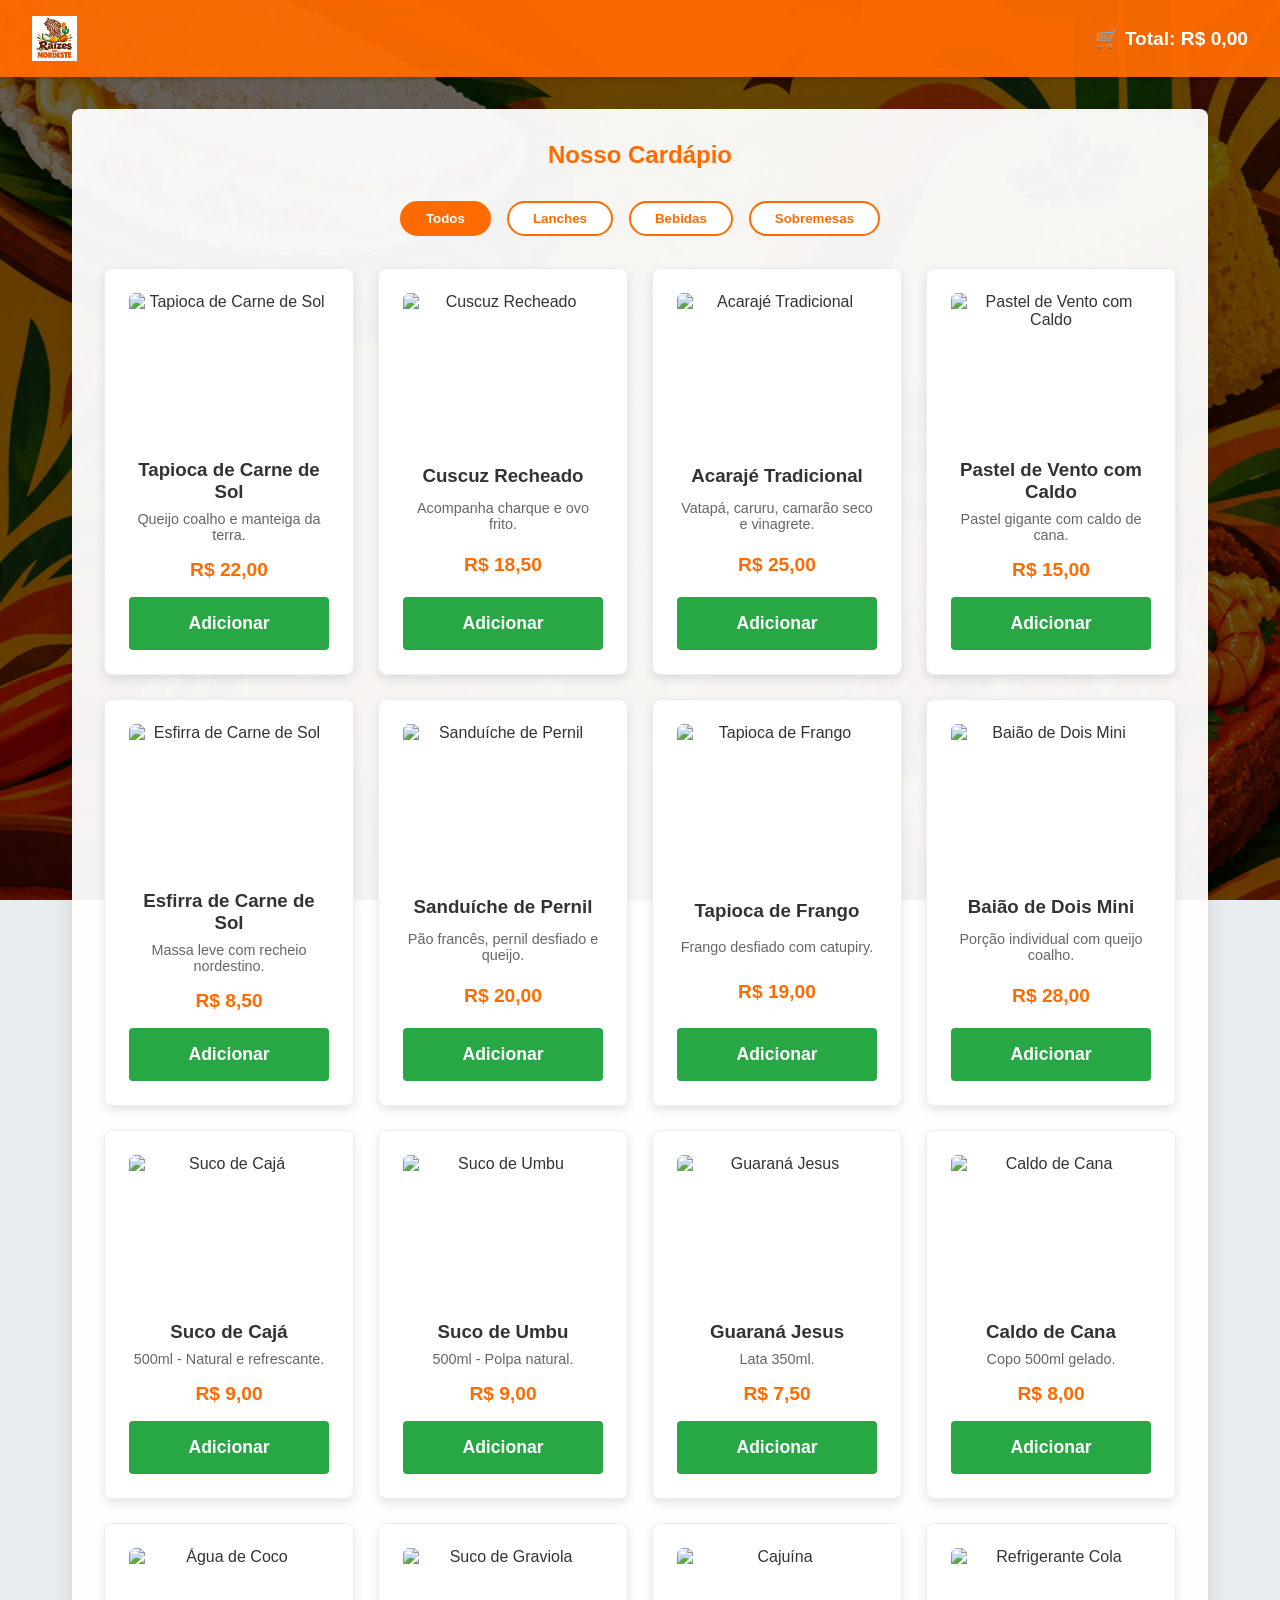
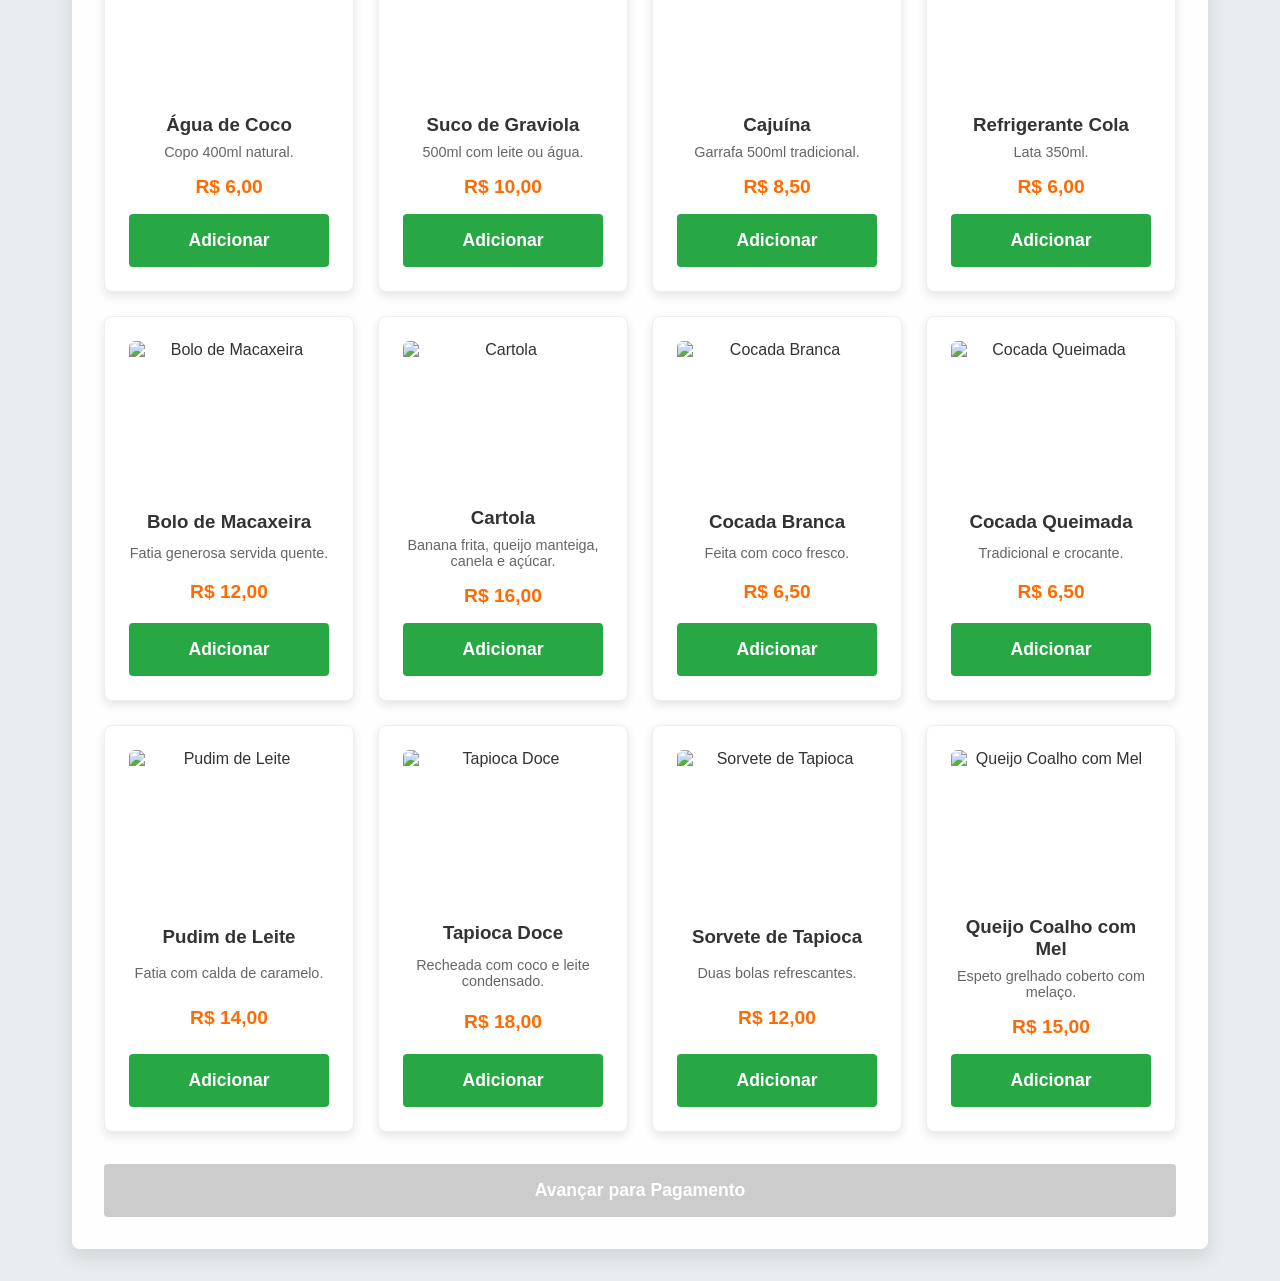
==== cardapio.html @ 661e0786 "Commit Inicial" ====
<!DOCTYPE html>
<html lang="pt-BR">
<head>
    <meta charset="UTF-8">
    <meta name="viewport" content="width=device-width, initial-scale=1.0">
    <title>Raízes do Nordeste - Cardápio</title>
    <link rel="stylesheet" href="css/style.css">
</head>
<body>
    <header class="cabecalho-principal">
        <img src="img/logo.png" alt="Raízes do Nordeste" class="logo-mini">
        <div class="carrinho-resumo">🛒 Total: <span id="valor-total">R$ 0,00</span></div>
    </header>

    <main class="container-cardapio">
        <div class="card-fundo-branco">
            <h2 class="titulo-secao">Nosso Cardápio</h2>
            
            <div class="abas-categorias">
                <button class="btn-aba ativo" onclick="filtrarCategoria('todos', this)">Todos</button>
                <button class="btn-aba" onclick="filtrarCategoria('lanches', this)">Lanches</button>
                <button class="btn-aba" onclick="filtrarCategoria('bebidas', this)">Bebidas</button>
                <button class="btn-aba" onclick="filtrarCategoria('sobremesas', this)">Sobremesas</button>
            </div>

            <div id="grade-produtos" class="grade-produtos"></div>
            
            <div class="acoes-pedido">
                <button id="btn-finalizar" class="btn-primario" onclick="window.location.href='pagamento.html'" disabled>Avançar para Pagamento</button>
            </div>
        </div>
    </main>

    <script src="js/main.js"></script>
</body>
</html>
---- css/style.css ----
* { margin: 0; padding: 0; box-sizing: border-box; font-family: 'Segoe UI', Tahoma, Geneva, Verdana, sans-serif; }

body { 
    background-color: #e9ecef; 
    background-image: linear-gradient(rgba(0, 0, 0, 0.6), rgba(0, 0, 0, 0.6)), url('../img/fundo.jpg');
    background-size: cover;
    background-position: center;
    background-attachment: fixed;
    color: #333; 
    display: flex; 
    flex-direction: column; 
    min-height: 100vh; 
}

.cabecalho-principal { 
    background-color: rgba(255, 107, 0, 0.95); 
    color: white; 
    padding: 1rem 2rem; 
    box-shadow: 0 2px 5px rgba(0,0,0,0.2); 
    display: flex; 
    justify-content: space-between; 
    align-items: center; 
}

.logo-mini { height: 45px; width: auto; object-fit: contain; }
.logo-gigante { width: 100%; max-width: 280px; height: auto; margin: 0 auto 1.5rem auto; display: block; object-fit: contain; }
.carrinho-resumo { font-weight: bold; font-size: 1.2rem; }

.hero-section { flex: 1; display: flex; justify-content: center; align-items: center; padding: 1rem; }
.card-central { background-color: white; padding: 2.5rem; border-radius: 8px; box-shadow: 0 8px 20px rgba(0,0,0,0.1); width: 100%; max-width: 450px; text-align: center; }
.card-central h1, .card-central h2 { margin-bottom: 0.5rem; color: #ff6b00; }
.card-central p { margin-bottom: 1.5rem; color: #666; }

.input-padrao { width: 100%; padding: 0.8rem; margin-bottom: 1.5rem; border: 1px solid #ccc; border-radius: 4px; font-size: 1rem; }

.btn-primario { width: 100%; padding: 1rem; background-color: #28a745; color: white; border: none; border-radius: 4px; font-size: 1.1rem; font-weight: bold; cursor: pointer; transition: background-color 0.3s; }
.btn-primario:hover { background-color: #218838; }
.btn-primario:disabled { background-color: #ccc; cursor: not-allowed; }

.btn-secundario { width: 100%; padding: 1rem; background-color: #6c757d; color: white; border: none; border-radius: 4px; font-size: 1.1rem; font-weight: bold; cursor: pointer; transition: background-color 0.3s; }
.btn-secundario:hover { background-color: #5a6268; }

.container-cardapio { padding: 2rem; max-width: 1200px; margin: 0 auto; width: 100%; }
.card-fundo-branco { background-color: rgba(255, 255, 255, 0.95); padding: 2rem; border-radius: 8px; box-shadow: 0 8px 20px rgba(0,0,0,0.1); }
.titulo-secao { color: #ff6b00; margin-bottom: 2rem; text-align: center; }

.abas-categorias { display: flex; justify-content: center; gap: 1rem; margin-bottom: 2rem; flex-wrap: wrap; }
.btn-aba { padding: 0.5rem 1.5rem; border: 2px solid #ff6b00; background-color: white; color: #ff6b00; border-radius: 20px; font-weight: bold; cursor: pointer; transition: all 0.3s; }
.btn-aba:hover, .btn-aba.ativo { background-color: #ff6b00; color: white; }

.grade-produtos { display: grid; grid-template-columns: repeat(auto-fill, minmax(250px, 1fr)); gap: 1.5rem; margin-bottom: 2rem; }
.cartao-produto { background: white; padding: 1.5rem; border-radius: 8px; box-shadow: 0 4px 10px rgba(0,0,0,0.1); text-align: center; display: flex; flex-direction: column; justify-content: space-between; border: 1px solid #eee; }
.img-produto { width: 100%; height: 150px; object-fit: cover; border-radius: 6px; margin-bottom: 1rem; }
.cartao-produto h3 { color: #333; margin-bottom: 0.5rem; }
.cartao-produto p.descricao { color: #666; font-size: 0.9rem; margin-bottom: 1rem; }
.cartao-produto p.preco { font-weight: bold; color: #ff6b00; font-size: 1.2rem; margin-bottom: 1rem; }

.acoes-pedido { text-align: center; margin-top: 2rem; }
.cartao-checkout { text-align: left; max-width: 500px; }
.grupo-checkbox { display: flex; align-items: flex-start; gap: 0.5rem; margin-bottom: 1.5rem; font-size: 0.9rem; color: #555; }
.grupo-checkbox input { margin-top: 0.2rem; cursor: pointer; }
.mensagem-status { text-align: center; margin-top: 1rem; font-weight: bold; color: #ff6b00; }

.resumo-carrinho-checkout { background-color: #f8f9fa; padding: 1rem; border-radius: 8px; margin-bottom: 1.5rem; }
.lista-resumo-mini { list-style-type: none; max-height: 200px; overflow-y: auto; }
.item-resumo-mini { display: flex; align-items: center; gap: 1rem; margin-bottom: 0.8rem; padding-bottom: 0.8rem; border-bottom: 1px dashed #ccc; }
.img-mini { width: 50px; height: 50px; object-fit: cover; border-radius: 4px; }
.detalhes-mini { flex: 1; display: flex; justify-content: space-between; align-items: center; font-size: 0.9rem; color: #333; }
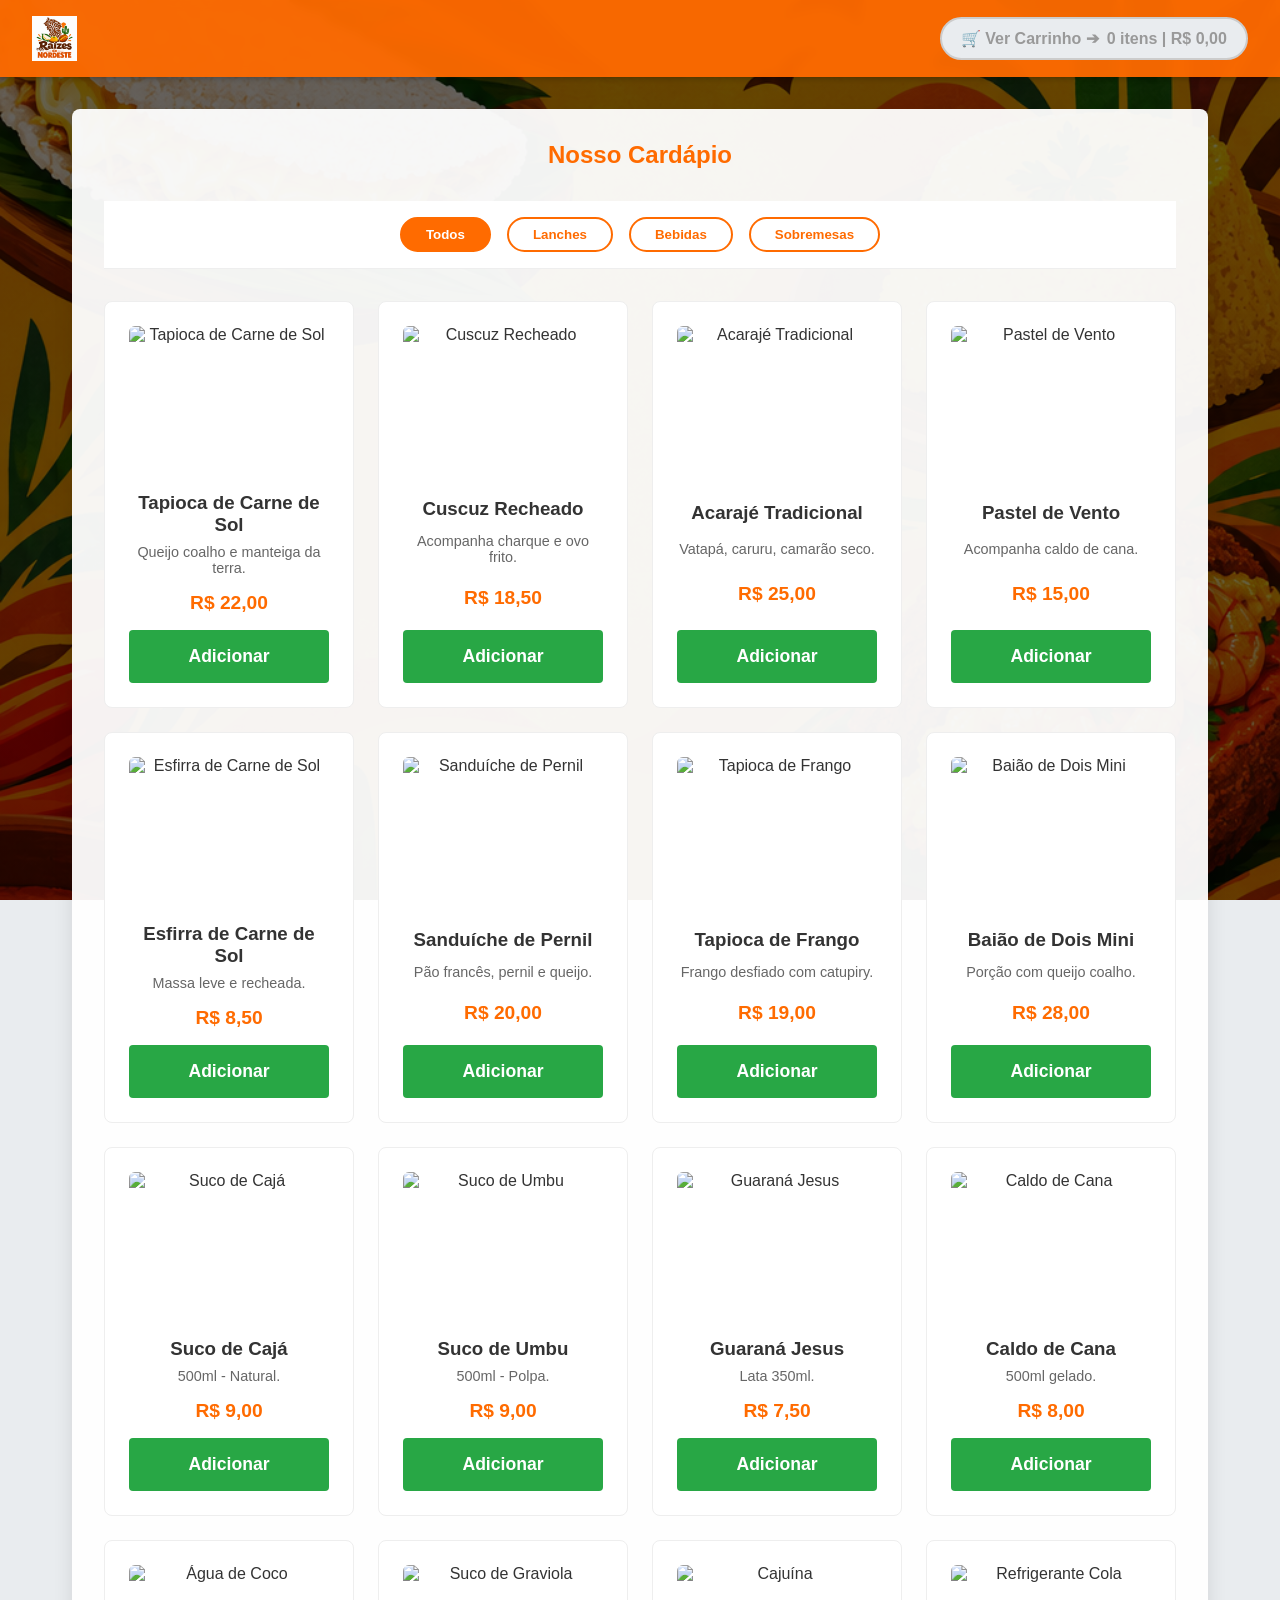
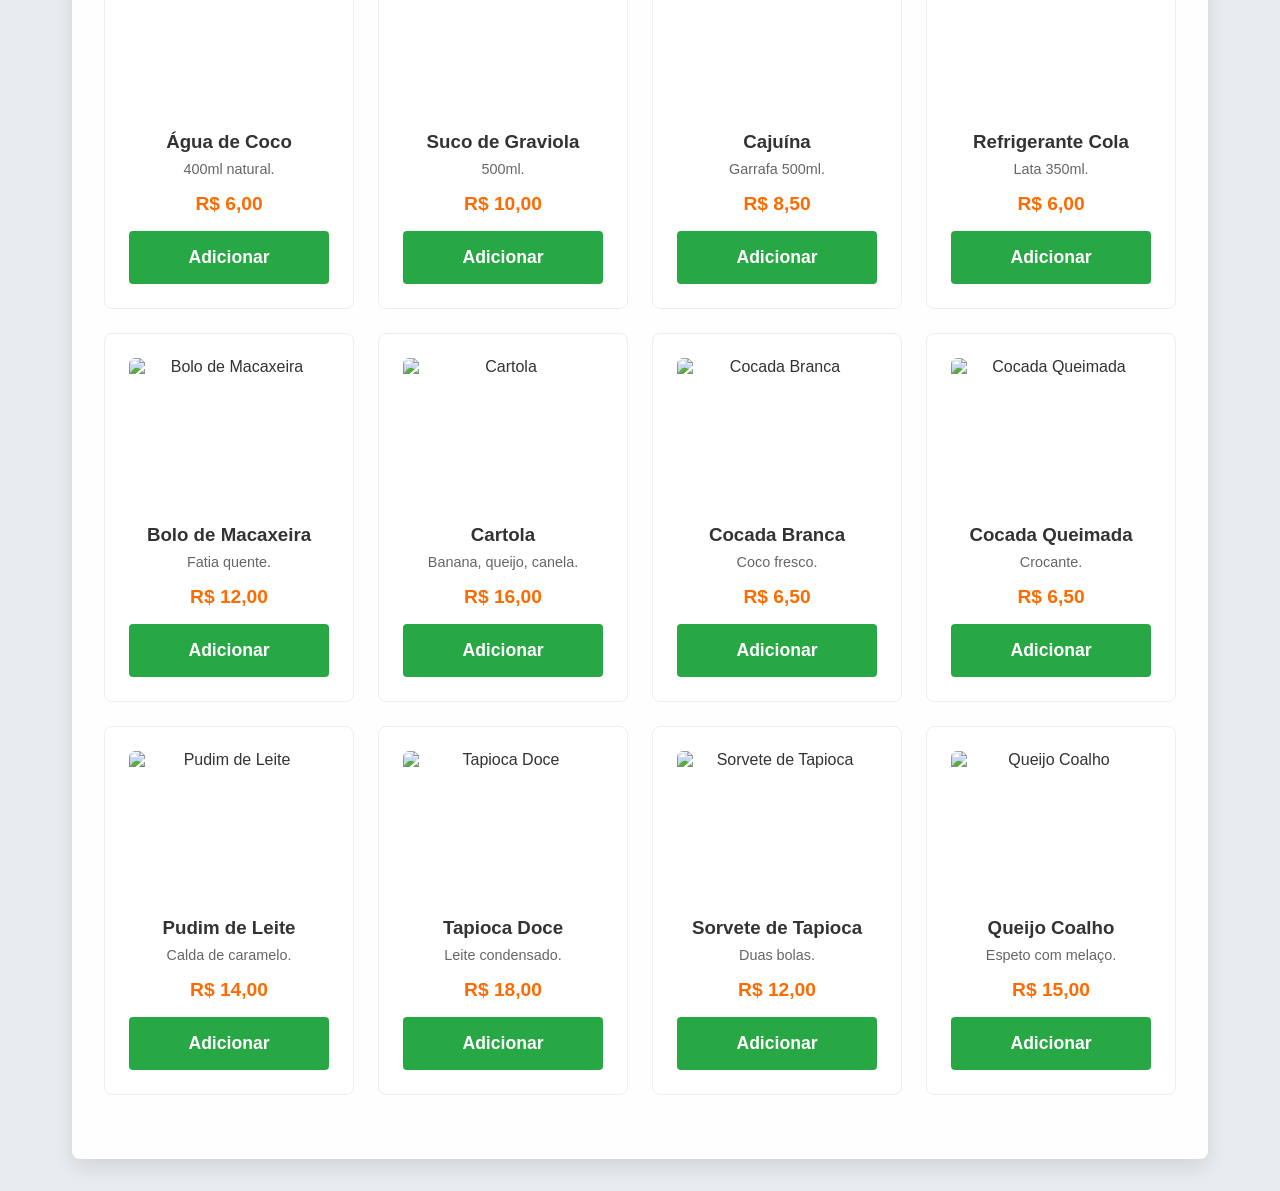
==== commit 86aa6727: "feat: Update - btn e screens" ====
--- a/cardapio.html
+++ b/cardapio.html
@@ -9,7 +9,11 @@
 <body>
     <header class="cabecalho-principal">
         <img src="img/logo.png" alt="Raízes do Nordeste" class="logo-mini">
-        <div class="carrinho-resumo">🛒 Total: <span id="valor-total">R$ 0,00</span></div>
+        
+        <!-- Botão melhorado: texto mais claro e com ID para ser ativado/desativado pelo JS -->
+        <button id="btn-sacola-header" class="btn-ver-sacola" onclick="window.location.href='pagamento.html'" disabled>
+            🛒 Ver Carrinho ➔ <span id="sacola-resumo">0 itens | R$ 0,00</span>
+        </button>
     </header>
 
     <main class="container-cardapio">
@@ -25,9 +29,7 @@
 
             <div id="grade-produtos" class="grade-produtos"></div>
             
-            <div class="acoes-pedido">
-                <button id="btn-finalizar" class="btn-primario" onclick="window.location.href='pagamento.html'" disabled>Avançar para Pagamento</button>
-            </div>
+            <!-- O botão redundante do final da página foi totalmente removido daqui -->
         </div>
     </main>
 
--- a/css/style.css
+++ b/css/style.css
@@ -3,13 +3,8 @@
 body { 
     background-color: #e9ecef; 
     background-image: linear-gradient(rgba(0, 0, 0, 0.6), rgba(0, 0, 0, 0.6)), url('../img/fundo.jpg');
-    background-size: cover;
-    background-position: center;
-    background-attachment: fixed;
-    color: #333; 
-    display: flex; 
-    flex-direction: column; 
-    min-height: 100vh; 
+    background-size: cover; background-position: center; background-attachment: fixed;
+    color: #333; display: flex; flex-direction: column; min-height: 100vh; 
 }
 
 .cabecalho-principal { 
@@ -20,21 +15,76 @@
     display: flex; 
     justify-content: space-between; 
     align-items: center; 
+    
+    /* Novas regras para fixar o cabeçalho no topo ao rolar a página */
+    position: sticky;
+    top: 0;
+    z-index: 1000;
+    
+    /* Toque de design: embaça levemente o conteúdo que passa por trás do cabeçalho transparente */
+    backdrop-filter: blur(5px);
 }
 
 .logo-mini { height: 45px; width: auto; object-fit: contain; }
 .logo-gigante { width: 100%; max-width: 280px; height: auto; margin: 0 auto 1.5rem auto; display: block; object-fit: contain; }
-.carrinho-resumo { font-weight: bold; font-size: 1.2rem; }
+
+/* Botão do Carrinho */
+.btn-ver-sacola {
+    background-color: white;
+    color: #ff6b00;
+    border: 2px solid white;
+    padding: 0.6rem 1.2rem;
+    border-radius: 25px;
+    font-weight: bold;
+    font-size: 1rem;
+    cursor: pointer;
+    box-shadow: 0 4px 6px rgba(0,0,0,0.15);
+    transition: all 0.3s ease;
+    display: flex;
+    align-items: center;
+    gap: 0.5rem;
+}
+
+.btn-ver-sacola:hover:not(:disabled) { 
+    background-color: #f8f9fa;
+    transform: translateY(-2px);
+    box-shadow: 0 6px 12px rgba(0,0,0,0.2);
+}
+
+.btn-ver-sacola:disabled {
+    background-color: #e9ecef;
+    color: #999;
+    cursor: not-allowed;
+    box-shadow: none;
+    border-color: #ccc;
+}
+
+/* Fixar as abas de filtro logo abaixo do cabeçalho */
+.abas-categorias { 
+    display: flex; 
+    justify-content: center; 
+    gap: 1rem; 
+    margin-bottom: 2rem; 
+    flex-wrap: wrap; 
+    
+    /* Regras do Sticky para os Filtros */
+    position: sticky;
+    top: 77px; /* Fica logo abaixo do cabeçalho principal */
+    background-color: rgba(255, 255, 255, 0.95);
+    padding: 1rem 0;
+    z-index: 990; /* Fica por baixo do cabeçalho (1000), mas acima dos lanches */
+    border-bottom: 1px solid #eee;
+}
 
 .hero-section { flex: 1; display: flex; justify-content: center; align-items: center; padding: 1rem; }
-.card-central { background-color: white; padding: 2.5rem; border-radius: 8px; box-shadow: 0 8px 20px rgba(0,0,0,0.1); width: 100%; max-width: 450px; text-align: center; }
+.card-central { background-color: white; padding: 2.5rem; border-radius: 8px; box-shadow: 0 8px 20px rgba(0,0,0,0.1); width: 100%; max-width: 500px; text-align: center; }
 .card-central h1, .card-central h2 { margin-bottom: 0.5rem; color: #ff6b00; }
 .card-central p { margin-bottom: 1.5rem; color: #666; }
 
 .input-padrao { width: 100%; padding: 0.8rem; margin-bottom: 1.5rem; border: 1px solid #ccc; border-radius: 4px; font-size: 1rem; }
 
 .btn-primario { width: 100%; padding: 1rem; background-color: #28a745; color: white; border: none; border-radius: 4px; font-size: 1.1rem; font-weight: bold; cursor: pointer; transition: background-color 0.3s; }
-.btn-primario:hover { background-color: #218838; }
+.btn-primario:hover:not(:disabled) { background-color: #218838; }
 .btn-primario:disabled { background-color: #ccc; cursor: not-allowed; }
 
 .btn-secundario { width: 100%; padding: 1rem; background-color: #6c757d; color: white; border: none; border-radius: 4px; font-size: 1.1rem; font-weight: bold; cursor: pointer; transition: background-color 0.3s; }
@@ -49,20 +99,35 @@
 .btn-aba:hover, .btn-aba.ativo { background-color: #ff6b00; color: white; }
 
 .grade-produtos { display: grid; grid-template-columns: repeat(auto-fill, minmax(250px, 1fr)); gap: 1.5rem; margin-bottom: 2rem; }
-.cartao-produto { background: white; padding: 1.5rem; border-radius: 8px; box-shadow: 0 4px 10px rgba(0,0,0,0.1); text-align: center; display: flex; flex-direction: column; justify-content: space-between; border: 1px solid #eee; }
+.cartao-produto { background: white; padding: 1.5rem; border-radius: 8px; text-align: center; display: flex; flex-direction: column; justify-content: space-between; border: 1px solid #eee; }
 .img-produto { width: 100%; height: 150px; object-fit: cover; border-radius: 6px; margin-bottom: 1rem; }
 .cartao-produto h3 { color: #333; margin-bottom: 0.5rem; }
 .cartao-produto p.descricao { color: #666; font-size: 0.9rem; margin-bottom: 1rem; }
 .cartao-produto p.preco { font-weight: bold; color: #ff6b00; font-size: 1.2rem; margin-bottom: 1rem; }
 
 .acoes-pedido { text-align: center; margin-top: 2rem; }
-.cartao-checkout { text-align: left; max-width: 500px; }
+.cartao-checkout { text-align: left; }
 .grupo-checkbox { display: flex; align-items: flex-start; gap: 0.5rem; margin-bottom: 1.5rem; font-size: 0.9rem; color: #555; }
 .grupo-checkbox input { margin-top: 0.2rem; cursor: pointer; }
 .mensagem-status { text-align: center; margin-top: 1rem; font-weight: bold; color: #ff6b00; }
 
 .resumo-carrinho-checkout { background-color: #f8f9fa; padding: 1rem; border-radius: 8px; margin-bottom: 1.5rem; }
-.lista-resumo-mini { list-style-type: none; max-height: 200px; overflow-y: auto; }
-.item-resumo-mini { display: flex; align-items: center; gap: 1rem; margin-bottom: 0.8rem; padding-bottom: 0.8rem; border-bottom: 1px dashed #ccc; }
+.lista-resumo-mini { list-style-type: none; max-height: 250px; overflow-y: auto; padding-right: 5px;}
+.item-resumo-mini { display: flex; flex-direction: column; gap: 0.5rem; margin-bottom: 1rem; padding-bottom: 1rem; border-bottom: 1px dashed #ccc; }
+.item-topo { display: flex; align-items: center; gap: 1rem; }
 .img-mini { width: 50px; height: 50px; object-fit: cover; border-radius: 4px; }
-.detalhes-mini { flex: 1; display: flex; justify-content: space-between; align-items: center; font-size: 0.9rem; color: #333; }+.info-produto { flex: 1; display: flex; justify-content: space-between; font-size: 0.95rem; font-weight: bold; }
+
+/* Novos Controles de Quantidade (+ / - / Lixeira) */
+.controles-acao { display: flex; justify-content: flex-end; align-items: center; gap: 1rem; width: 100%; }
+.grupo-qtd { display: flex; align-items: center; border: 1px solid #ccc; border-radius: 4px; background: white; overflow: hidden;}
+.btn-qtd { background: none; border: none; padding: 0.3rem 0.8rem; font-size: 1rem; font-weight: bold; color: #ff6b00; cursor: pointer; }
+.btn-qtd:hover { background: #f0f0f0; }
+.qtd-numero { padding: 0 0.5rem; font-size: 0.95rem; font-weight: bold; }
+.btn-remover { background: none; border: none; font-size: 1.2rem; cursor: pointer; color: #dc3545; transition: transform 0.2s;}
+.btn-remover:hover { transform: scale(1.1); }
+
+.caixa-termos { background-color: #f8f9fa; border: 1px solid #ccc; border-radius: 4px; padding: 1rem; margin-bottom: 1rem; height: 100px; overflow-y: auto; text-align: left; font-size: 0.85rem; color: #555; line-height: 1.4; }
+.caixa-termos h4 { margin-bottom: 0.5rem; color: #333; font-size: 0.95rem; }
+.caixa-termos::-webkit-scrollbar { width: 6px; }
+.caixa-termos::-webkit-scrollbar-thumb { background-color: #ccc; border-radius: 4px; }
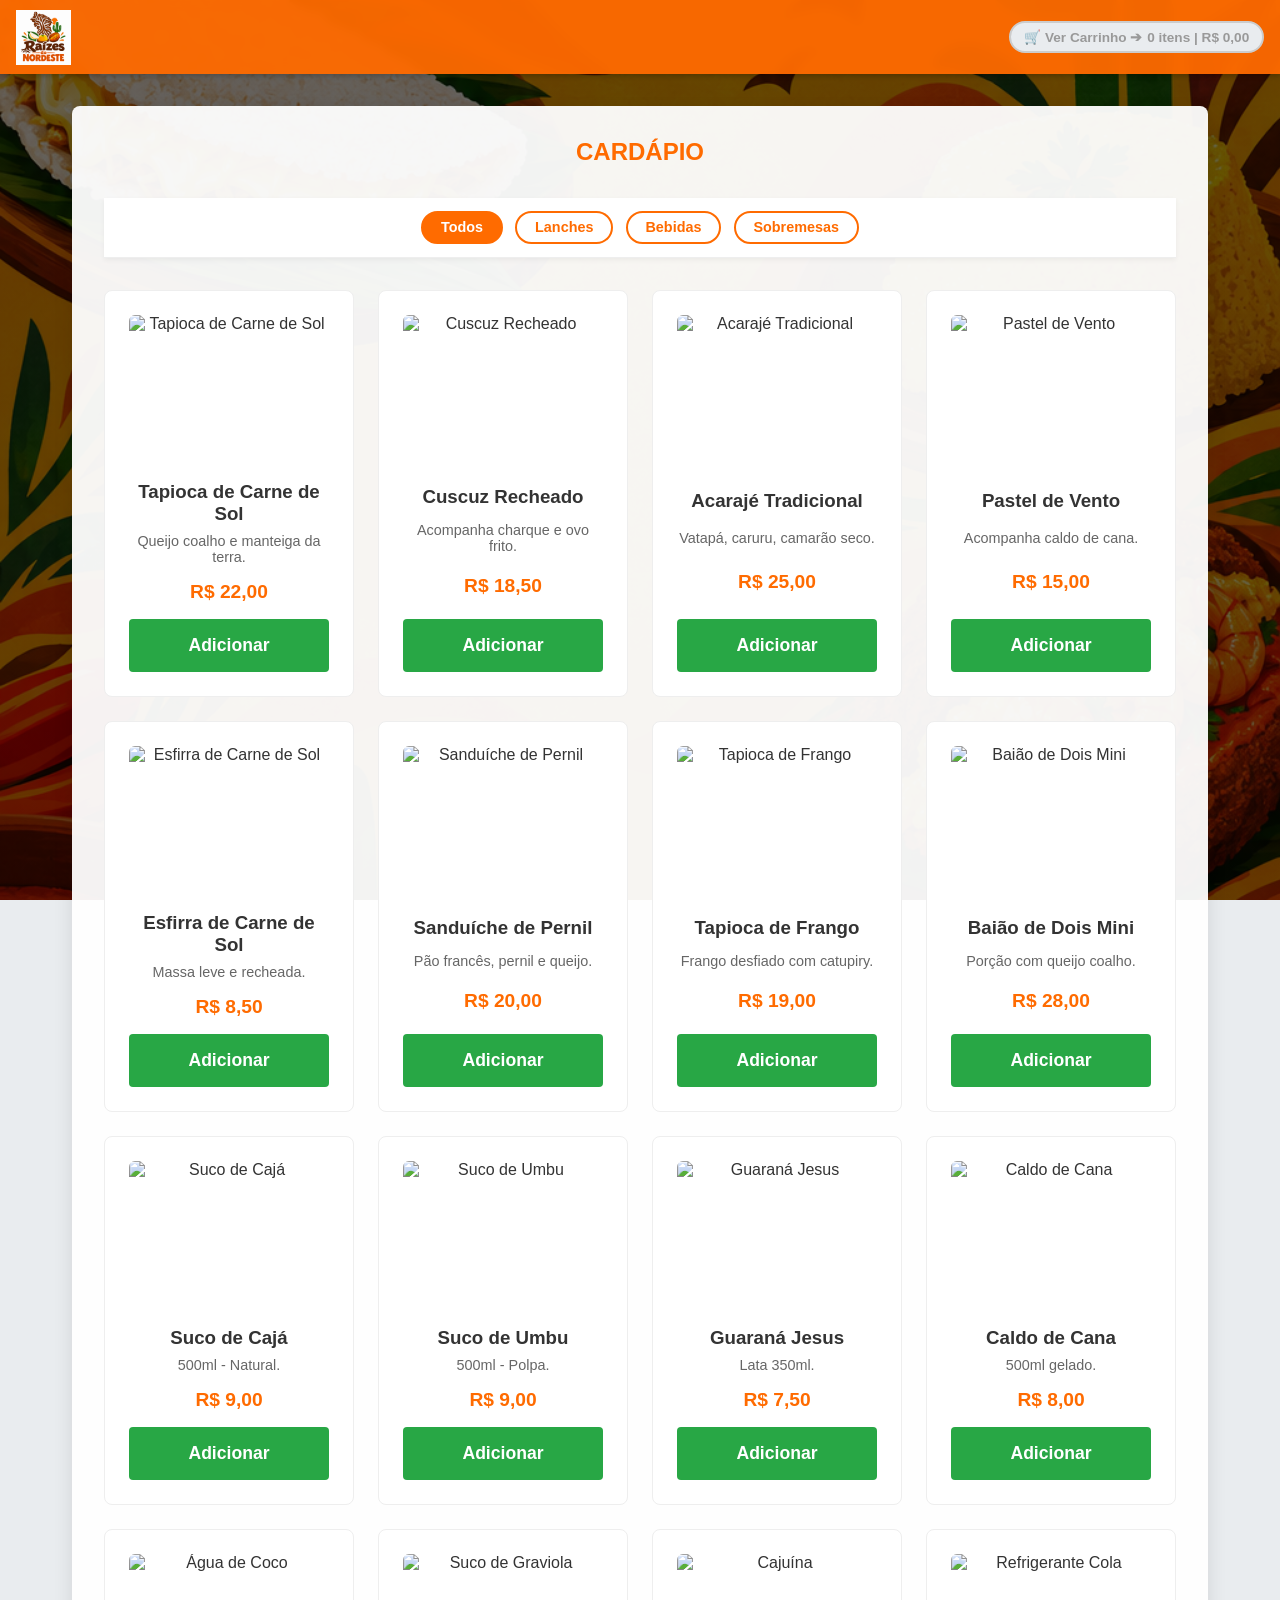
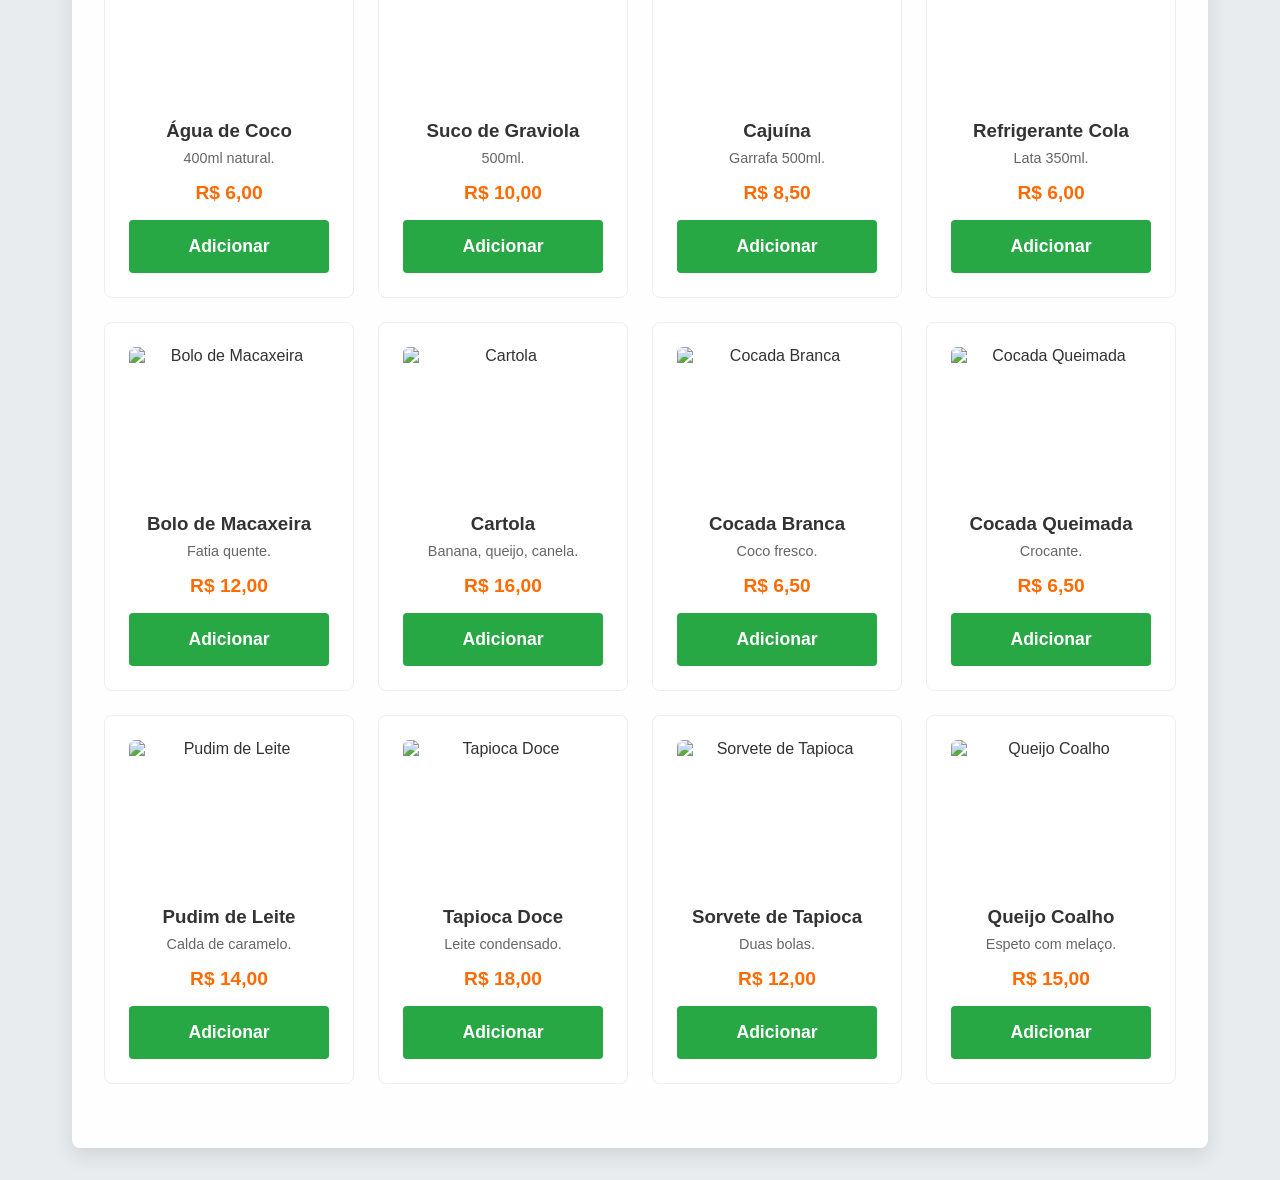
==== commit a5058ed9: "feat: otimiza layout mobile do cabeçalho, filtros e recibo final" ====
--- a/cardapio.html
+++ b/cardapio.html
@@ -10,7 +10,6 @@
     <header class="cabecalho-principal">
         <img src="img/logo.png" alt="Raízes do Nordeste" class="logo-mini">
         
-        <!-- Botão melhorado: texto mais claro e com ID para ser ativado/desativado pelo JS -->
         <button id="btn-sacola-header" class="btn-ver-sacola" onclick="window.location.href='pagamento.html'" disabled>
             🛒 Ver Carrinho ➔ <span id="sacola-resumo">0 itens | R$ 0,00</span>
         </button>
@@ -18,7 +17,7 @@
 
     <main class="container-cardapio">
         <div class="card-fundo-branco">
-            <h2 class="titulo-secao">Nosso Cardápio</h2>
+            <h2 class="titulo-secao">CARDÁPIO</h2>
             
             <div class="abas-categorias">
                 <button class="btn-aba ativo" onclick="filtrarCategoria('todos', this)">Todos</button>
--- a/css/style.css
+++ b/css/style.css
@@ -1,54 +1,74 @@
-* { margin: 0; padding: 0; box-sizing: border-box; font-family: 'Segoe UI', Tahoma, Geneva, Verdana, sans-serif; }
+* { 
+    margin: 0; 
+    padding: 0; 
+    box-sizing: border-box; 
+    font-family: 'Segoe UI', Tahoma, Geneva, Verdana, sans-serif; 
+}
 
 body { 
     background-color: #e9ecef; 
     background-image: linear-gradient(rgba(0, 0, 0, 0.6), rgba(0, 0, 0, 0.6)), url('../img/fundo.jpg');
-    background-size: cover; background-position: center; background-attachment: fixed;
-    color: #333; display: flex; flex-direction: column; min-height: 100vh; 
-}
-
+    background-size: cover; 
+    background-position: center; 
+    background-attachment: fixed;
+    color: #333; 
+    display: flex; 
+    flex-direction: column; 
+    min-height: 100vh; 
+}
+
+/* === CABEÇALHO PRINCIPAL E LOGO === */
 .cabecalho-principal { 
     background-color: rgba(255, 107, 0, 0.95); 
     color: white; 
-    padding: 1rem 2rem; 
+    padding: 0.6rem 1rem; 
     box-shadow: 0 2px 5px rgba(0,0,0,0.2); 
     display: flex; 
     justify-content: space-between; 
     align-items: center; 
-    
-    /* Novas regras para fixar o cabeçalho no topo ao rolar a página */
     position: sticky;
     top: 0;
     z-index: 1000;
-    
-    /* Toque de design: embaça levemente o conteúdo que passa por trás do cabeçalho transparente */
     backdrop-filter: blur(5px);
-}
-
-.logo-mini { height: 45px; width: auto; object-fit: contain; }
-.logo-gigante { width: 100%; max-width: 280px; height: auto; margin: 0 auto 1.5rem auto; display: block; object-fit: contain; }
-
-/* Botão do Carrinho */
+    min-height: 70px;
+}
+
+.logo-mini { 
+    height: 55px; 
+    width: auto; 
+    object-fit: contain; 
+}
+
+.logo-gigante { 
+    width: 100%; 
+    max-width: 280px; 
+    height: auto; 
+    margin: 0 auto 1.5rem auto; 
+    display: block; 
+    object-fit: contain; 
+}
+
+/* === BOTÃO DO CARRINHO (COMPACTO NO MOBILE) === */
 .btn-ver-sacola {
     background-color: white;
     color: #ff6b00;
     border: 2px solid white;
-    padding: 0.6rem 1.2rem;
-    border-radius: 25px;
+    padding: 0.4rem 0.8rem;
+    border-radius: 20px;
     font-weight: bold;
-    font-size: 1rem;
+    font-size: 0.85rem;
     cursor: pointer;
-    box-shadow: 0 4px 6px rgba(0,0,0,0.15);
+    box-shadow: 0 3px 6px rgba(0,0,0,0.15);
     transition: all 0.3s ease;
     display: flex;
     align-items: center;
-    gap: 0.5rem;
+    gap: 0.3rem;
+    max-width: 65%;
 }
 
 .btn-ver-sacola:hover:not(:disabled) { 
     background-color: #f8f9fa;
-    transform: translateY(-2px);
-    box-shadow: 0 6px 12px rgba(0,0,0,0.2);
+    transform: translateY(-1px);
 }
 
 .btn-ver-sacola:disabled {
@@ -59,75 +79,354 @@
     border-color: #ccc;
 }
 
-/* Fixar as abas de filtro logo abaixo do cabeçalho */
+/* === ESTRUTURA DOS CARTÕES E FORMULÁRIOS === */
+.hero-section { 
+    flex: 1; 
+    display: flex; 
+    justify-content: center; 
+    align-items: center; 
+    padding: 1rem; 
+}
+
+.card-central { 
+    background-color: white; 
+    padding: 2.5rem; 
+    border-radius: 8px; 
+    box-shadow: 0 8px 20px rgba(0,0,0,0.1); 
+    width: 100%; 
+    max-width: 500px; 
+    text-align: center; 
+}
+
+.card-central h1, .card-central h2 { 
+    margin-bottom: 0.5rem; 
+    color: #ff6b00; 
+}
+
+.card-central p { 
+    margin-bottom: 1.5rem; 
+    color: #666; 
+}
+
+.input-padrao { 
+    width: 100%; 
+    padding: 0.8rem; 
+    margin-bottom: 1.5rem; 
+    border: 1px solid #ccc; 
+    border-radius: 4px; 
+    font-size: 1rem; 
+}
+
+.btn-primario { 
+    width: 100%; 
+    padding: 1rem; 
+    background-color: #28a745; 
+    color: white; 
+    border: none; 
+    border-radius: 4px; 
+    font-size: 1.1rem; 
+    font-weight: bold; 
+    cursor: pointer; 
+    transition: background-color 0.3s; 
+}
+
+.btn-primario:hover:not(:disabled) { 
+    background-color: #218838; 
+}
+
+.btn-primario:disabled { 
+    background-color: #ccc; 
+    cursor: not-allowed; 
+}
+
+.btn-secundario { 
+    width: 100%; 
+    padding: 1rem; 
+    background-color: #6c757d; 
+    color: white; 
+    border: none; 
+    border-radius: 4px; 
+    font-size: 1.1rem; 
+    font-weight: bold; 
+    cursor: pointer; 
+    transition: background-color 0.3s; 
+}
+
+.btn-secundario:hover { 
+    background-color: #5a6268; 
+}
+
+/* === CARDÁPIO E FILTROS STICKY === */
+.container-cardapio { 
+    padding: 2rem; 
+    max-width: 1200px; 
+    margin: 0 auto; 
+    width: 100%; 
+}
+
+.card-fundo-branco { 
+    background-color: rgba(255, 255, 255, 0.95); 
+    padding: 2rem; 
+    border-radius: 8px; 
+    box-shadow: 0 8px 20px rgba(0,0,0,0.1); 
+}
+
+.titulo-secao { 
+    color: #ff6b00; 
+    margin-bottom: 2rem; 
+    text-align: center; 
+}
+
 .abas-categorias { 
     display: flex; 
     justify-content: center; 
-    gap: 1rem; 
+    gap: 0.8rem; 
     margin-bottom: 2rem; 
     flex-wrap: wrap; 
-    
-    /* Regras do Sticky para os Filtros */
     position: sticky;
-    top: 77px; /* Fica logo abaixo do cabeçalho principal */
-    background-color: rgba(255, 255, 255, 0.95);
-    padding: 1rem 0;
-    z-index: 990; /* Fica por baixo do cabeçalho (1000), mas acima dos lanches */
+    top: 70px; 
+    background-color: rgba(255, 255, 255, 0.98);
+    padding: 0.8rem 0.5rem;
+    z-index: 990; 
     border-bottom: 1px solid #eee;
-}
-
-.hero-section { flex: 1; display: flex; justify-content: center; align-items: center; padding: 1rem; }
-.card-central { background-color: white; padding: 2.5rem; border-radius: 8px; box-shadow: 0 8px 20px rgba(0,0,0,0.1); width: 100%; max-width: 500px; text-align: center; }
-.card-central h1, .card-central h2 { margin-bottom: 0.5rem; color: #ff6b00; }
-.card-central p { margin-bottom: 1.5rem; color: #666; }
-
-.input-padrao { width: 100%; padding: 0.8rem; margin-bottom: 1.5rem; border: 1px solid #ccc; border-radius: 4px; font-size: 1rem; }
-
-.btn-primario { width: 100%; padding: 1rem; background-color: #28a745; color: white; border: none; border-radius: 4px; font-size: 1.1rem; font-weight: bold; cursor: pointer; transition: background-color 0.3s; }
-.btn-primario:hover:not(:disabled) { background-color: #218838; }
-.btn-primario:disabled { background-color: #ccc; cursor: not-allowed; }
-
-.btn-secundario { width: 100%; padding: 1rem; background-color: #6c757d; color: white; border: none; border-radius: 4px; font-size: 1.1rem; font-weight: bold; cursor: pointer; transition: background-color 0.3s; }
-.btn-secundario:hover { background-color: #5a6268; }
-
-.container-cardapio { padding: 2rem; max-width: 1200px; margin: 0 auto; width: 100%; }
-.card-fundo-branco { background-color: rgba(255, 255, 255, 0.95); padding: 2rem; border-radius: 8px; box-shadow: 0 8px 20px rgba(0,0,0,0.1); }
-.titulo-secao { color: #ff6b00; margin-bottom: 2rem; text-align: center; }
-
-.abas-categorias { display: flex; justify-content: center; gap: 1rem; margin-bottom: 2rem; flex-wrap: wrap; }
-.btn-aba { padding: 0.5rem 1.5rem; border: 2px solid #ff6b00; background-color: white; color: #ff6b00; border-radius: 20px; font-weight: bold; cursor: pointer; transition: all 0.3s; }
-.btn-aba:hover, .btn-aba.ativo { background-color: #ff6b00; color: white; }
-
-.grade-produtos { display: grid; grid-template-columns: repeat(auto-fill, minmax(250px, 1fr)); gap: 1.5rem; margin-bottom: 2rem; }
-.cartao-produto { background: white; padding: 1.5rem; border-radius: 8px; text-align: center; display: flex; flex-direction: column; justify-content: space-between; border: 1px solid #eee; }
-.img-produto { width: 100%; height: 150px; object-fit: cover; border-radius: 6px; margin-bottom: 1rem; }
-.cartao-produto h3 { color: #333; margin-bottom: 0.5rem; }
-.cartao-produto p.descricao { color: #666; font-size: 0.9rem; margin-bottom: 1rem; }
-.cartao-produto p.preco { font-weight: bold; color: #ff6b00; font-size: 1.2rem; margin-bottom: 1rem; }
-
-.acoes-pedido { text-align: center; margin-top: 2rem; }
-.cartao-checkout { text-align: left; }
-.grupo-checkbox { display: flex; align-items: flex-start; gap: 0.5rem; margin-bottom: 1.5rem; font-size: 0.9rem; color: #555; }
-.grupo-checkbox input { margin-top: 0.2rem; cursor: pointer; }
-.mensagem-status { text-align: center; margin-top: 1rem; font-weight: bold; color: #ff6b00; }
-
-.resumo-carrinho-checkout { background-color: #f8f9fa; padding: 1rem; border-radius: 8px; margin-bottom: 1.5rem; }
-.lista-resumo-mini { list-style-type: none; max-height: 250px; overflow-y: auto; padding-right: 5px;}
-.item-resumo-mini { display: flex; flex-direction: column; gap: 0.5rem; margin-bottom: 1rem; padding-bottom: 1rem; border-bottom: 1px dashed #ccc; }
-.item-topo { display: flex; align-items: center; gap: 1rem; }
-.img-mini { width: 50px; height: 50px; object-fit: cover; border-radius: 4px; }
-.info-produto { flex: 1; display: flex; justify-content: space-between; font-size: 0.95rem; font-weight: bold; }
-
-/* Novos Controles de Quantidade (+ / - / Lixeira) */
-.controles-acao { display: flex; justify-content: flex-end; align-items: center; gap: 1rem; width: 100%; }
-.grupo-qtd { display: flex; align-items: center; border: 1px solid #ccc; border-radius: 4px; background: white; overflow: hidden;}
-.btn-qtd { background: none; border: none; padding: 0.3rem 0.8rem; font-size: 1rem; font-weight: bold; color: #ff6b00; cursor: pointer; }
-.btn-qtd:hover { background: #f0f0f0; }
-.qtd-numero { padding: 0 0.5rem; font-size: 0.95rem; font-weight: bold; }
-.btn-remover { background: none; border: none; font-size: 1.2rem; cursor: pointer; color: #dc3545; transition: transform 0.2s;}
-.btn-remover:hover { transform: scale(1.1); }
-
-.caixa-termos { background-color: #f8f9fa; border: 1px solid #ccc; border-radius: 4px; padding: 1rem; margin-bottom: 1rem; height: 100px; overflow-y: auto; text-align: left; font-size: 0.85rem; color: #555; line-height: 1.4; }
-.caixa-termos h4 { margin-bottom: 0.5rem; color: #333; font-size: 0.95rem; }
-.caixa-termos::-webkit-scrollbar { width: 6px; }
-.caixa-termos::-webkit-scrollbar-thumb { background-color: #ccc; border-radius: 4px; }+    box-shadow: 0 2px 5px rgba(0,0,0,0.05);
+}
+
+.btn-aba { 
+    padding: 0.4rem 1.1rem; 
+    border: 2px solid #ff6b00; 
+    background-color: white; 
+    color: #ff6b00; 
+    border-radius: 20px; 
+    font-weight: bold; 
+    font-size: 0.9rem;
+    cursor: pointer; 
+    transition: all 0.3s; 
+}
+
+.btn-aba:hover, .btn-aba.ativo { 
+    background-color: #ff6b00; 
+    color: white; 
+}
+
+/* === GRADE DE PRODUTOS === */
+.grade-produtos { 
+    display: grid; 
+    grid-template-columns: repeat(auto-fill, minmax(250px, 1fr)); 
+    gap: 1.5rem; 
+    margin-bottom: 2rem; 
+}
+
+.cartao-produto { 
+    background: white; 
+    padding: 1.5rem; 
+    border-radius: 8px; 
+    text-align: center; 
+    display: flex; 
+    flex-direction: column; 
+    justify-content: space-between; 
+    border: 1px solid #eee; 
+}
+
+.img-produto { 
+    width: 100%; 
+    height: 150px; 
+    object-fit: cover; 
+    border-radius: 6px; 
+    margin-bottom: 1rem; 
+}
+
+.cartao-produto h3 { 
+    color: #333; 
+    margin-bottom: 0.5rem; 
+}
+
+.cartao-produto p.descricao { 
+    color: #666; 
+    font-size: 0.9rem; 
+    margin-bottom: 1rem; 
+}
+
+.cartao-produto p.preco { 
+    font-weight: bold; 
+    color: #ff6b00; 
+    font-size: 1.2rem; 
+    margin-bottom: 1rem; 
+}
+
+/* === TELA DE SACOLA E CHECKOUT === */
+.cartao-checkout { 
+    text-align: left; 
+}
+
+.grupo-checkbox { 
+    display: flex; 
+    align-items: flex-start; 
+    gap: 0.5rem; 
+    margin-bottom: 1.5rem; 
+    font-size: 0.9rem; 
+    color: #555; 
+}
+
+.grupo-checkbox input { 
+    margin-top: 0.2rem; 
+    cursor: pointer; 
+}
+
+.mensagem-status { 
+    text-align: center; 
+    margin-top: 1rem; 
+    font-weight: bold; 
+    color: #ff6b00; 
+}
+
+.resumo-carrinho-checkout { 
+    background-color: #f8f9fa; 
+    padding: 1rem; 
+    border-radius: 8px; 
+    margin-bottom: 1.5rem; 
+}
+
+.lista-resumo-mini { 
+    list-style-type: none; 
+    max-height: 250px; 
+    overflow-y: auto; 
+    padding-right: 5px; 
+}
+
+.item-resumo-mini { 
+    display: flex; 
+    flex-direction: column; 
+    gap: 0.5rem; 
+    margin-bottom: 1rem; 
+    padding-bottom: 1rem; 
+    border-bottom: 1px dashed #ccc; 
+}
+
+.item-topo { 
+    display: flex; 
+    align-items: center; 
+    gap: 1rem; 
+}
+
+.img-mini { 
+    width: 50px; 
+    height: 50px; 
+    object-fit: cover; 
+    border-radius: 4px; 
+}
+
+.info-produto { 
+    flex: 1; 
+    display: flex; 
+    justify-content: space-between; 
+    font-size: 0.95rem; 
+    font-weight: bold; 
+}
+
+.controles-acao { 
+    display: flex; 
+    justify-content: flex-end; 
+    align-items: center; 
+    gap: 1rem; 
+    width: 100%; 
+}
+
+.grupo-qtd { 
+    display: flex; 
+    align-items: center; 
+    border: 1px solid #ccc; 
+    border-radius: 4px; 
+    background: white; 
+    overflow: hidden; 
+}
+
+.btn-qtd { 
+    background: none; 
+    border: none; 
+    padding: 0.3rem 0.8rem; 
+    font-size: 1rem; 
+    font-weight: bold; 
+    color: #ff6b00; 
+    cursor: pointer; 
+}
+
+.btn-qtd:hover { 
+    background: #f0f0f0; 
+}
+
+.qtd-numero { 
+    padding: 0 0.5rem; 
+    font-size: 0.95rem; 
+    font-weight: bold; 
+}
+
+.btn-remover { 
+    background: none; 
+    border: none; 
+    font-size: 1.2rem; 
+    cursor: pointer; 
+    color: #dc3545; 
+    transition: transform 0.2s; 
+}
+
+.btn-remover:hover { 
+    transform: scale(1.1); 
+}
+
+/* === CAIXA DE TERMOS LGPD === */
+.caixa-termos { 
+    background-color: #f8f9fa; 
+    border: 1px solid #ccc; 
+    border-radius: 4px; 
+    padding: 1rem; 
+    margin-bottom: 1rem; 
+    height: 100px; 
+    overflow-y: auto; 
+    text-align: left; 
+    font-size: 0.85rem; 
+    color: #555; 
+    line-height: 1.4; 
+}
+
+.caixa-termos h4 { 
+    margin-bottom: 0.5rem; 
+    color: #333; 
+    font-size: 0.95rem; 
+}
+
+.caixa-termos::-webkit-scrollbar { 
+    width: 6px; 
+}
+
+.caixa-termos::-webkit-scrollbar-thumb { 
+    background-color: #ccc; 
+    border-radius: 4px; 
+}
+
+/* === TELA DE SUCESSO (RECIBO DUPLA LINHA) === */
+.item-recibo {
+    display: flex;
+    flex-direction: column;
+    margin-bottom: 0.8rem;
+    padding-bottom: 0.5rem;
+    border-bottom: 1px dashed #e0e0e0;
+}
+
+.nome-recibo {
+    font-size: 0.95rem;
+    color: #333;
+    font-weight: 500;
+    margin-bottom: 0.15rem;
+}
+
+.preco-recibo {
+    font-size: 0.95rem;
+    color: #28a745;
+    font-weight: bold;
+}
+
+.desconto-recibo .nome-recibo, 
+.desconto-recibo .preco-recibo {
+    color: #ff6b00;
+}
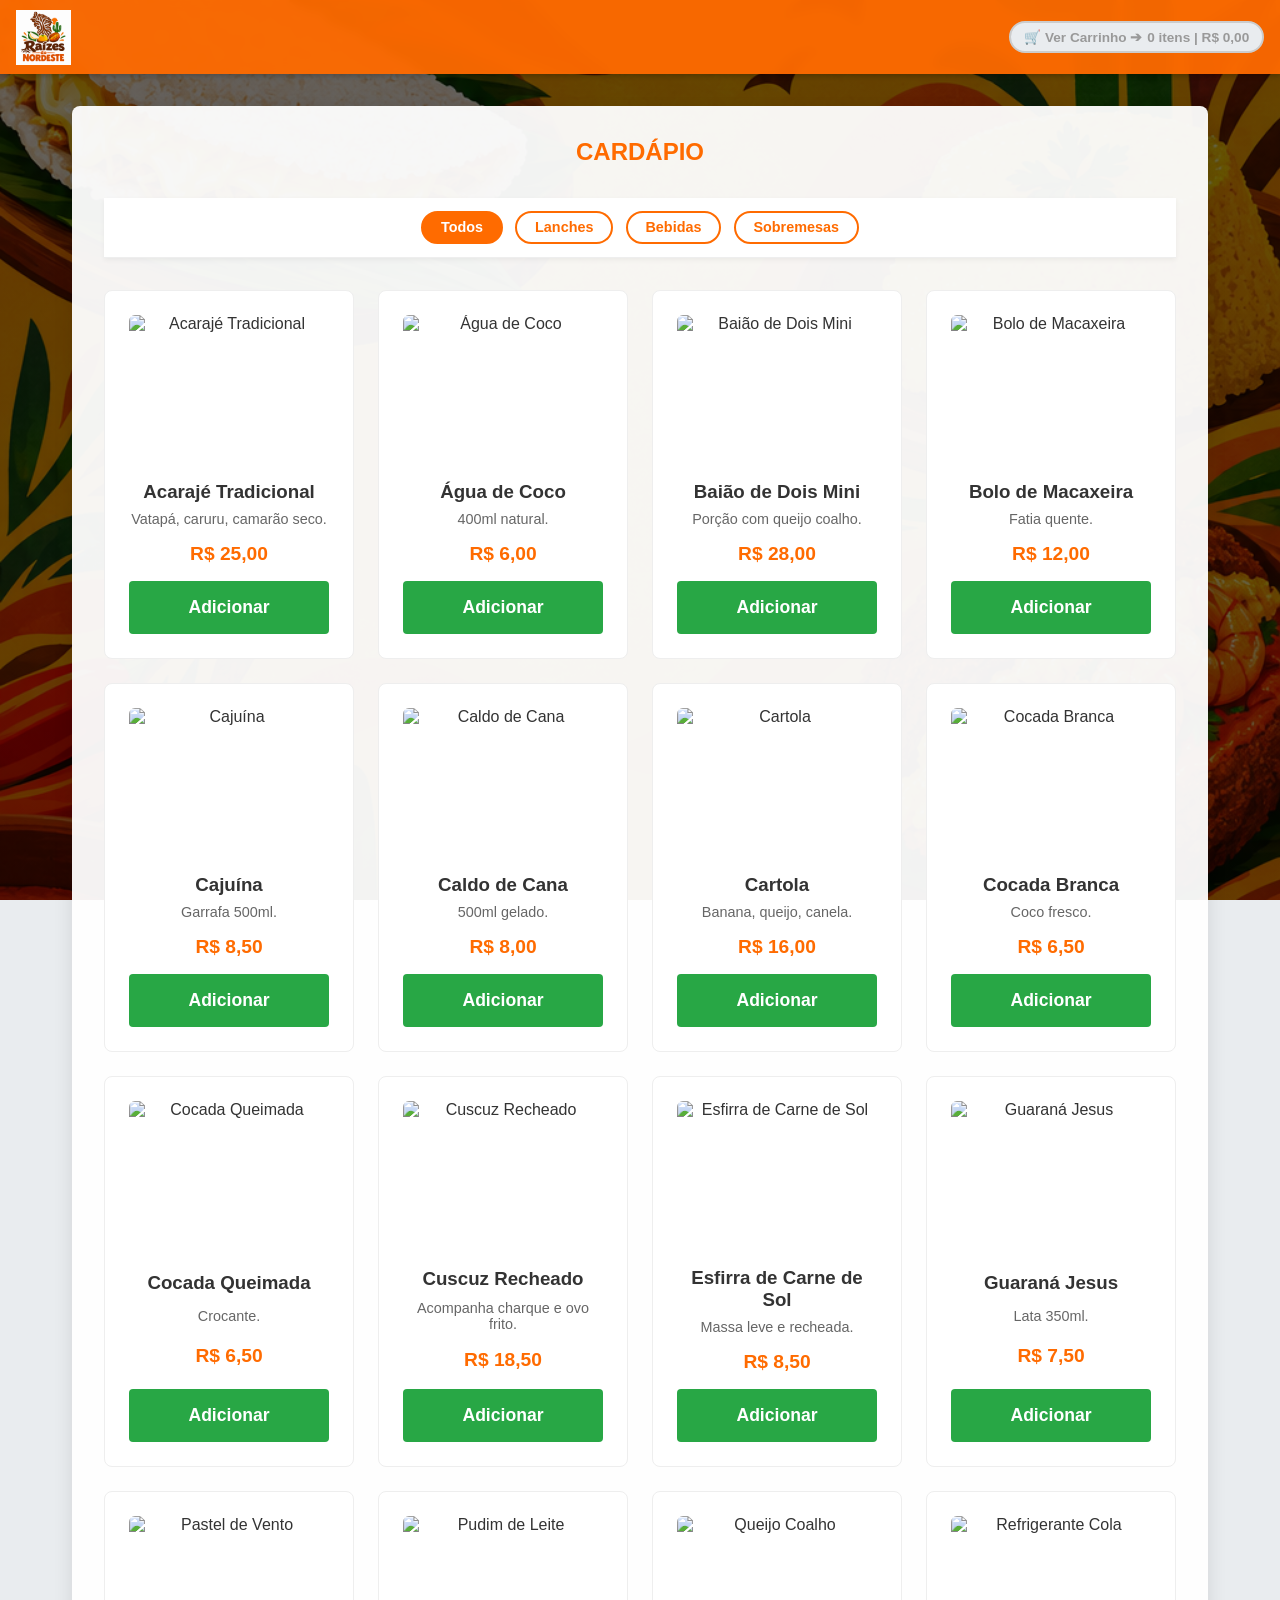
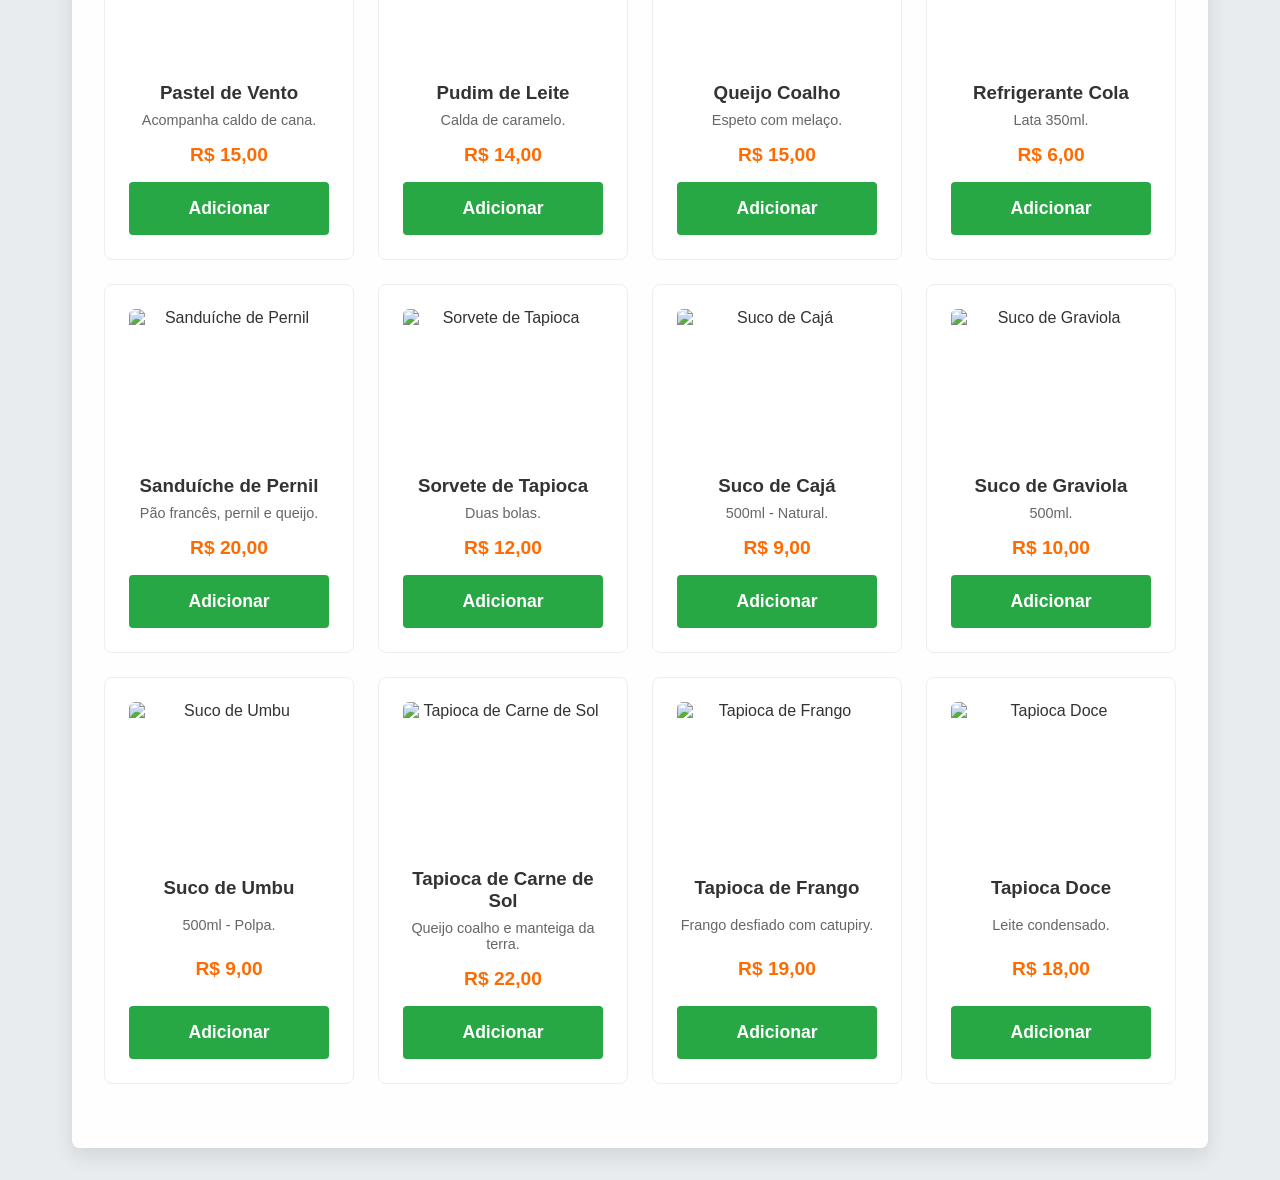
==== commit deaf7c35: "feat: novo arquivo - produtos.js e correções" ====
--- a/cardapio.html
+++ b/cardapio.html
@@ -4,7 +4,7 @@
     <meta charset="UTF-8">
     <meta name="viewport" content="width=device-width, initial-scale=1.0">
     <title>Raízes do Nordeste - Cardápio</title>
-    <link rel="stylesheet" href="css/style.css">
+    <link rel="stylesheet" href="css/style.css?v=3">
 </head>
 <body>
     <header class="cabecalho-principal">
@@ -27,11 +27,10 @@
             </div>
 
             <div id="grade-produtos" class="grade-produtos"></div>
-            
-            <!-- O botão redundante do final da página foi totalmente removido daqui -->
         </div>
     </main>
 
-    <script src="js/main.js"></script>
+    <script src="js/produtos.js?v=1"></script>
+    <script src="js/main.js?v=7"></script>
 </body>
 </html>
--- a/css/style.css
+++ b/css/style.css
@@ -48,7 +48,7 @@
     object-fit: contain; 
 }
 
-/* === BOTÃO DO CARRINHO (COMPACTO NO MOBILE) === */
+/* === BOTÃO DO CARRINHO === */
 .btn-ver-sacola {
     background-color: white;
     color: #ff6b00;
@@ -156,7 +156,22 @@
     background-color: #5a6268; 
 }
 
-/* === CARDÁPIO E FILTROS STICKY === */
+/* NOVO: Grupo de botões dividindo a tela 50/50 na tela de pagamento */
+.botoes-acao {
+    display: flex;
+    gap: 1rem;
+    margin-top: 1.5rem;
+    width: 100%;
+}
+.botoes-acao button {
+    flex: 1; /* Ocupam exatamente o mesmo espaço */
+    padding: 1rem 0.5rem; 
+    font-size: 1rem;
+    white-space: normal;
+    line-height: 1.2;
+}
+
+/* === CARDÁPIO E FILTROS === */
 .container-cardapio { 
     padding: 2rem; 
     max-width: 1200px; 
@@ -254,7 +269,7 @@
     margin-bottom: 1rem; 
 }
 
-/* === TELA DE SACOLA E CHECKOUT === */
+/* === TELA DE CARRINHO E CHECKOUT === */
 .cartao-checkout { 
     text-align: left; 
 }
@@ -404,7 +419,7 @@
     border-radius: 4px; 
 }
 
-/* === TELA DE SUCESSO (RECIBO DUPLA LINHA) === */
+/* === TELA DE SUCESSO === */
 .item-recibo {
     display: flex;
     flex-direction: column;
@@ -429,4 +444,51 @@
 .desconto-recibo .nome-recibo, 
 .desconto-recibo .preco-recibo {
     color: #ff6b00;
+}
+
+/* === RESPONSIVIDADE MOBILE === */
+@media (max-width: 480px) {
+    .cabecalho-principal { 
+        padding: 0.5rem 0.8rem; 
+        min-height: 60px;
+        gap: 0.5rem;
+    }
+
+    .logo-mini { 
+        height: 50px; 
+        flex-shrink: 0;
+    }
+
+    .btn-ver-sacola {
+        padding: 0.35rem 0.5rem; /* Diminui um pouco o preenchimento interno */
+        font-size: 0.75rem; /* Reduz a fonte levemente para caber todo o texto */
+        max-width: 85%; /* Aumenta o limite de largura de 70% para 85% */
+        white-space: nowrap;
+        overflow: hidden;
+        text-overflow: ellipsis;
+    }
+
+    /* Correção: Forçar o layout em grid com 2 colunas para nunca quebrar para uma 3ª linha */
+    .abas-categorias { 
+        display: grid;
+        grid-template-columns: 1fr 1fr;
+        top: 60px; 
+        padding: 0.5rem;
+        gap: 0.5rem;
+    }
+
+    .btn-aba { 
+        width: 100%;
+        padding: 0.4rem 0; 
+        font-size: 0.85rem; 
+    }
+
+    .botoes-acao {
+        gap: 0.5rem;
+    }
+
+    .botoes-acao button {
+        font-size: 0.85rem;
+        padding: 0.8rem 0.2rem;
+    }
 }
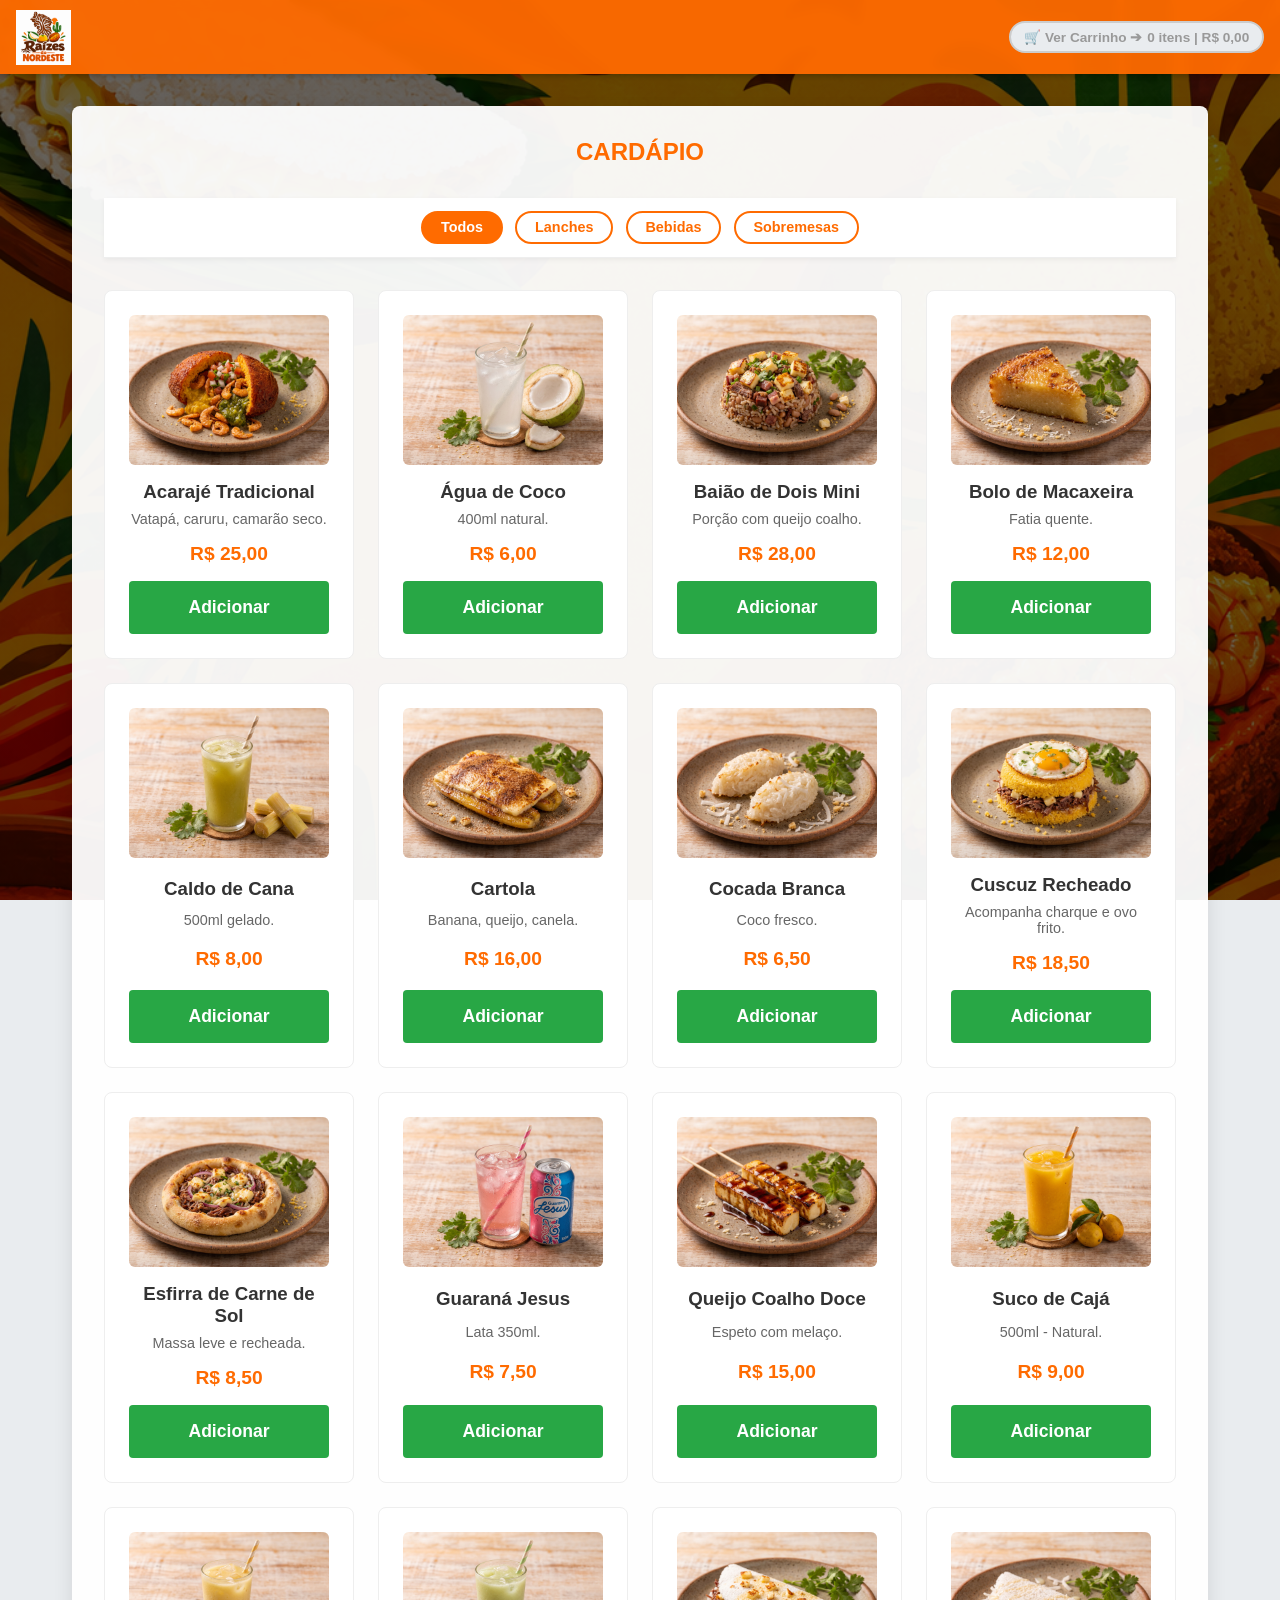
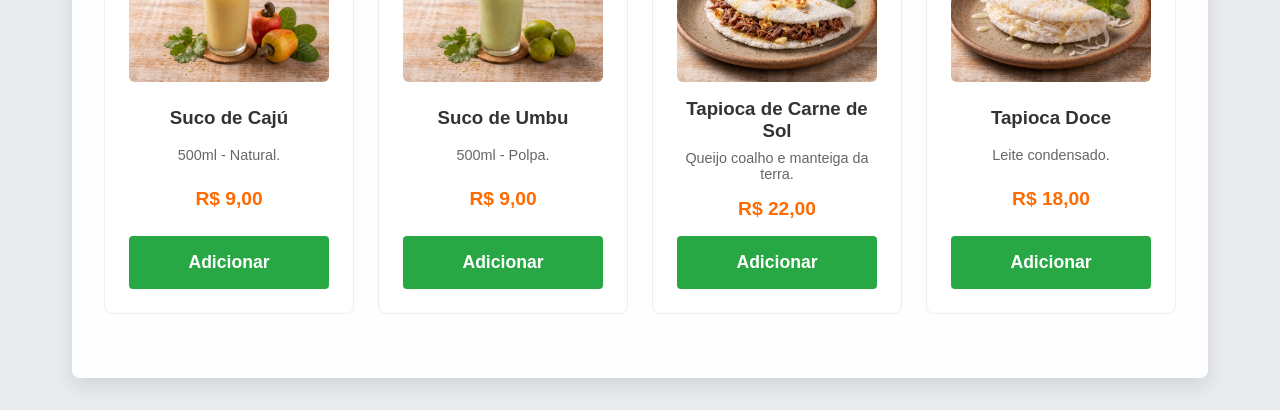
==== commit e1bdc5bb: "feat: correções de nomes de arquivos" ====
--- a/cardapio.html
+++ b/cardapio.html
@@ -4,11 +4,11 @@
     <meta charset="UTF-8">
     <meta name="viewport" content="width=device-width, initial-scale=1.0">
     <title>Raízes do Nordeste - Cardápio</title>
-    <link rel="stylesheet" href="css/style.css?v=3">
+    <link rel="stylesheet" href="css/style.css">
 </head>
 <body>
     <header class="cabecalho-principal">
-        <img src="img/logo.png" alt="Raízes do Nordeste" class="logo-mini">
+        <img src="img/logo.jpg" alt="Raízes do Nordeste" class="logo-mini">
         
         <button id="btn-sacola-header" class="btn-ver-sacola" onclick="window.location.href='pagamento.html'" disabled>
             🛒 Ver Carrinho ➔ <span id="sacola-resumo">0 itens | R$ 0,00</span>
@@ -30,7 +30,7 @@
         </div>
     </main>
 
-    <script src="js/produtos.js?v=1"></script>
-    <script src="js/main.js?v=7"></script>
+    <script src="js/produtos.js"></script>
+    <script src="js/main.js"></script>
 </body>
 </html>
--- a/css/style.css
+++ b/css/style.css
@@ -156,7 +156,6 @@
     background-color: #5a6268; 
 }
 
-/* NOVO: Grupo de botões dividindo a tela 50/50 na tela de pagamento */
 .botoes-acao {
     display: flex;
     gap: 1rem;
@@ -164,7 +163,7 @@
     width: 100%;
 }
 .botoes-acao button {
-    flex: 1; /* Ocupam exatamente o mesmo espaço */
+    flex: 1;
     padding: 1rem 0.5rem; 
     font-size: 1rem;
     white-space: normal;
@@ -460,15 +459,14 @@
     }
 
     .btn-ver-sacola {
-        padding: 0.35rem 0.5rem; /* Diminui um pouco o preenchimento interno */
-        font-size: 0.75rem; /* Reduz a fonte levemente para caber todo o texto */
-        max-width: 85%; /* Aumenta o limite de largura de 70% para 85% */
+        padding: 0.35rem 0.5rem; 
+        font-size: 0.75rem;
+        max-width: 85%;
         white-space: nowrap;
         overflow: hidden;
         text-overflow: ellipsis;
     }
 
-    /* Correção: Forçar o layout em grid com 2 colunas para nunca quebrar para uma 3ª linha */
     .abas-categorias { 
         display: grid;
         grid-template-columns: 1fr 1fr;
